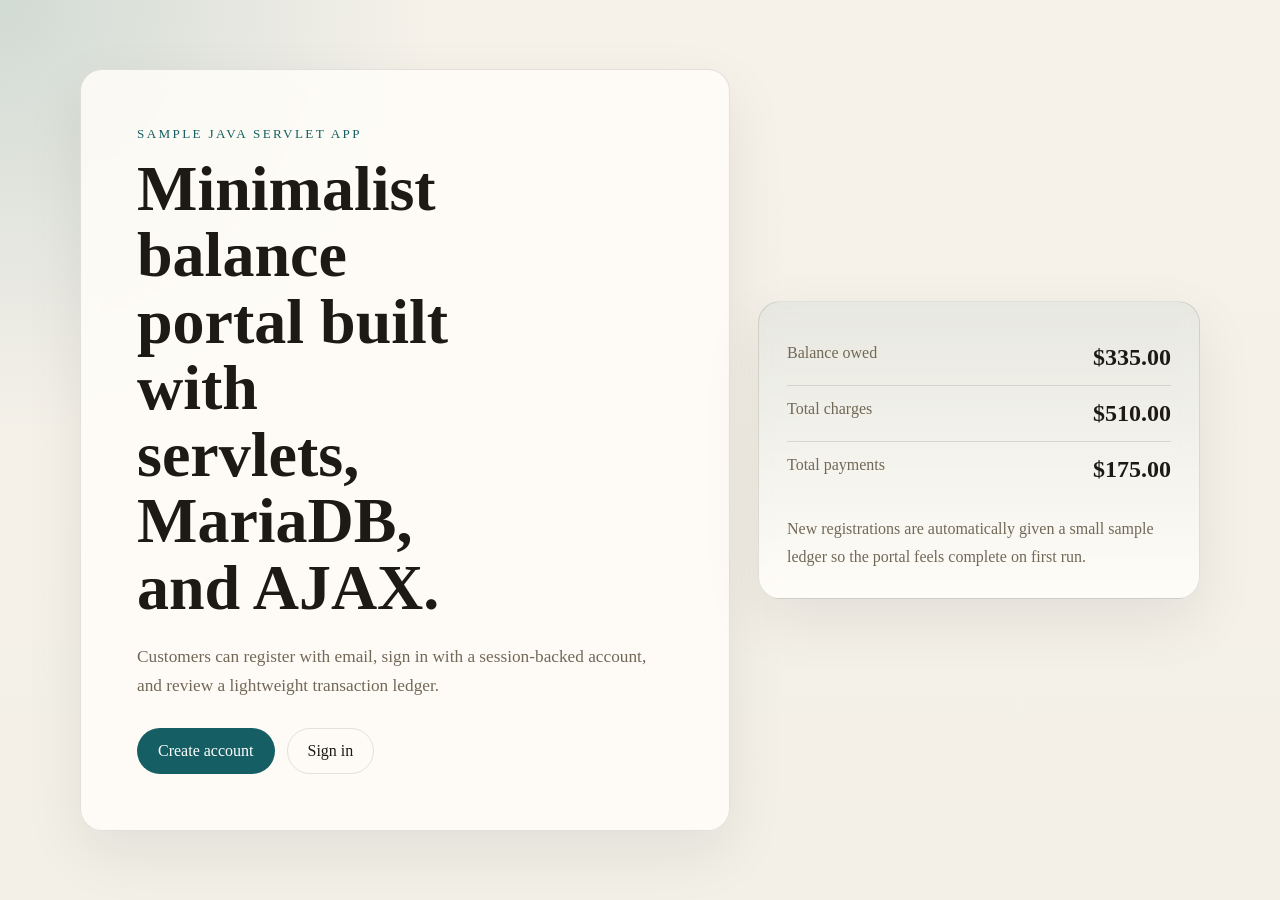
==== target/balance-portal-servlet/index.html @ 0873af0e "first commit" ====
<!DOCTYPE html>
<html lang="en">
<head>
  <meta charset="UTF-8">
  <meta name="viewport" content="width=device-width, initial-scale=1.0">
  <title>Northwind Balance Portal</title>
  <link rel="stylesheet" href="assets/styles.css">
</head>
<body data-page="home">
  <main class="shell shell--hero">
    <section class="hero">
      <p class="eyebrow">Sample Java Servlet App</p>
      <h1>Minimalist balance portal built with servlets, MariaDB, and AJAX.</h1>
      <p class="lede">
        Customers can register with email, sign in with a session-backed account, and review a lightweight transaction ledger.
      </p>
      <div class="actions">
        <a class="button button--primary" href="register.html">Create account</a>
        <a class="button button--ghost" href="login.html">Sign in</a>
      </div>
    </section>

    <section class="hero-panel">
      <div class="metric-row">
        <span>Balance owed</span>
        <strong>$335.00</strong>
      </div>
      <div class="metric-row">
        <span>Total charges</span>
        <strong>$510.00</strong>
      </div>
      <div class="metric-row">
        <span>Total payments</span>
        <strong>$175.00</strong>
      </div>
      <p class="panel-note">
        New registrations are automatically given a small sample ledger so the portal feels complete on first run.
      </p>
    </section>
  </main>
</body>
</html>
---- target/balance-portal-servlet/assets/styles.css ----
:root {
  --bg: #f3f0e8;
  --surface: #fffdf8;
  --surface-strong: #f7f2ea;
  --ink: #1d1a15;
  --muted: #726858;
  --line: rgba(29, 26, 21, 0.12);
  --accent: #155e63;
  --accent-strong: #0f4649;
  --danger: #a33b2f;
  --shadow: 0 22px 60px rgba(29, 26, 21, 0.08);
  --radius: 22px;
}

* {
  box-sizing: border-box;
}

html,
body {
  margin: 0;
  min-height: 100%;
}

body {
  background:
    radial-gradient(circle at top left, rgba(21, 94, 99, 0.16), transparent 28%),
    linear-gradient(180deg, #f6f2ea 0%, var(--bg) 100%);
  color: var(--ink);
  font-family: Georgia, "Times New Roman", serif;
}

a {
  color: inherit;
}

button,
input {
  font: inherit;
}

.shell {
  width: min(1120px, calc(100% - 32px));
  margin: 0 auto;
}

.shell--hero {
  min-height: 100vh;
  display: grid;
  grid-template-columns: 1.25fr 0.85fr;
  gap: 28px;
  align-items: center;
  padding: 48px 0;
}

.shell--form {
  min-height: 100vh;
  display: grid;
  place-items: center;
  padding: 32px 0;
}

.shell--portal {
  padding: 36px 0 60px;
}

.hero,
.hero-panel,
.card,
.summary-card,
.ledger {
  background: rgba(255, 253, 248, 0.86);
  backdrop-filter: blur(8px);
  border: 1px solid var(--line);
  border-radius: var(--radius);
  box-shadow: var(--shadow);
}

.hero {
  padding: 56px;
}

.hero-panel {
  padding: 28px;
  background: linear-gradient(180deg, rgba(21, 94, 99, 0.06), rgba(255, 253, 248, 0.92));
}

.card {
  width: min(520px, 100%);
  padding: 40px;
}

.eyebrow {
  margin: 0 0 14px;
  color: var(--accent);
  font-size: 0.82rem;
  letter-spacing: 0.18em;
  text-transform: uppercase;
}

h1,
h2 {
  margin: 0;
  font-weight: 600;
  line-height: 1.04;
}

h1 {
  font-size: clamp(2.6rem, 5vw, 5.4rem);
  max-width: 11ch;
}

h2 {
  font-size: 1.5rem;
}

.lede {
  margin: 20px 0 0;
  max-width: 34rem;
  color: var(--muted);
  font-size: 1.08rem;
  line-height: 1.7;
}

.lede--compact {
  margin-top: 8px;
}

.actions {
  display: flex;
  gap: 12px;
  margin-top: 28px;
  flex-wrap: wrap;
}

.button {
  display: inline-flex;
  align-items: center;
  justify-content: center;
  min-height: 46px;
  padding: 0 20px;
  border-radius: 999px;
  border: 1px solid transparent;
  text-decoration: none;
  cursor: pointer;
  transition: transform 160ms ease, background-color 160ms ease, border-color 160ms ease;
}

.button:hover {
  transform: translateY(-1px);
}

.button--primary {
  background: var(--accent);
  color: #fff;
}

.button--primary:hover {
  background: var(--accent-strong);
}

.button--ghost {
  background: transparent;
  border-color: var(--line);
}

.metric-row {
  display: flex;
  justify-content: space-between;
  gap: 16px;
  padding: 14px 0;
  border-bottom: 1px solid var(--line);
}

.metric-row:last-of-type {
  border-bottom: 0;
}

.metric-row span,
.panel-note,
.footnote,
.form-message,
.ledger-head p,
th {
  color: var(--muted);
}

.metric-row strong,
.summary-card strong {
  font-size: 1.5rem;
  font-weight: 600;
}

.panel-note {
  margin: 18px 0 0;
  line-height: 1.7;
}

.back-link {
  display: inline-block;
  margin-bottom: 20px;
  color: var(--muted);
  text-decoration: none;
}

.form-stack {
  display: grid;
  gap: 16px;
  margin-top: 28px;
}

.form-stack label {
  display: grid;
  gap: 8px;
}

.form-stack span {
  font-size: 0.92rem;
}

input {
  width: 100%;
  min-height: 48px;
  padding: 0 14px;
  background: var(--surface);
  border: 1px solid var(--line);
  border-radius: 14px;
  outline: none;
}

input:focus {
  border-color: rgba(21, 94, 99, 0.6);
  box-shadow: 0 0 0 3px rgba(21, 94, 99, 0.12);
}

.form-message {
  min-height: 1.5rem;
  margin: 0;
}

.form-message.is-error {
  color: var(--danger);
}

.form-message.is-success {
  color: var(--accent);
}

.footnote {
  margin: 18px 0 0;
}

.portal-header {
  display: flex;
  justify-content: space-between;
  align-items: flex-start;
  gap: 20px;
  margin-bottom: 26px;
}

.summary-grid {
  display: grid;
  grid-template-columns: repeat(3, minmax(0, 1fr));
  gap: 16px;
  margin-bottom: 24px;
}

.summary-card {
  padding: 22px;
  display: grid;
  gap: 8px;
}

.ledger {
  padding: 26px;
}

.ledger-head {
  display: flex;
  justify-content: space-between;
  gap: 24px;
  align-items: flex-end;
  margin-bottom: 16px;
}

.table-wrap {
  overflow-x: auto;
}

table {
  width: 100%;
  border-collapse: collapse;
}

th,
td {
  padding: 14px 12px;
  text-align: left;
  border-bottom: 1px solid var(--line);
}

tbody tr:last-child td {
  border-bottom: 0;
}

.amount-col,
.amount {
  text-align: right;
}

.amount.is-credit {
  color: var(--accent);
}

.amount.is-debit {
  color: var(--ink);
}

.pill {
  display: inline-flex;
  align-items: center;
  padding: 6px 10px;
  border-radius: 999px;
  background: var(--surface-strong);
  font-size: 0.8rem;
  letter-spacing: 0.04em;
  text-transform: uppercase;
}

@media (max-width: 900px) {
  .shell--hero {
    grid-template-columns: 1fr;
    padding: 28px 0 44px;
  }

  .hero,
  .card {
    padding: 28px;
  }

  .portal-header,
  .ledger-head {
    flex-direction: column;
    align-items: flex-start;
  }

  .summary-grid {
    grid-template-columns: 1fr;
  }

  h1 {
    max-width: none;
    font-size: clamp(2.4rem, 11vw, 4rem);
  }
}
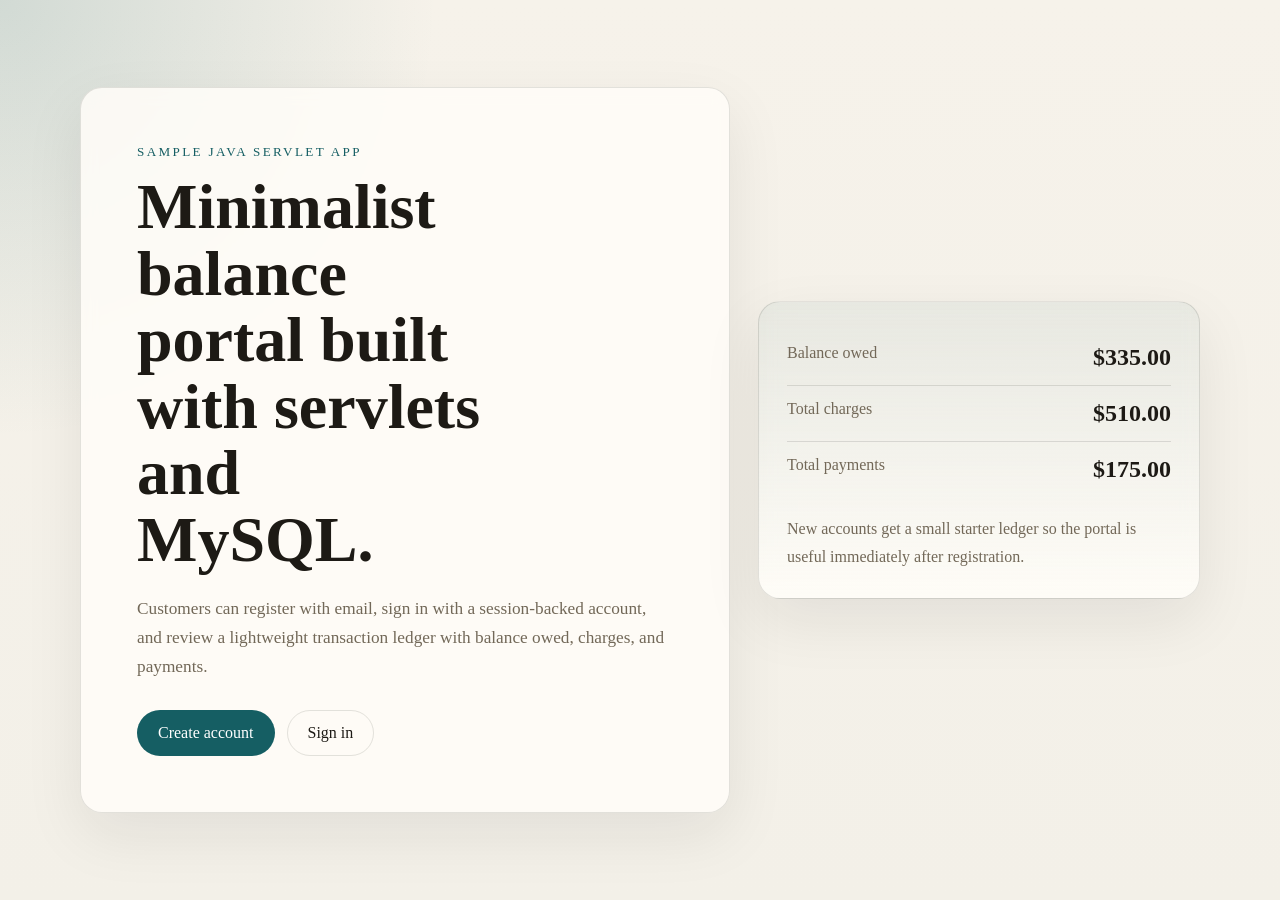
==== commit d09507d0: "Changed to Google Cloud platform." ====
--- a/target/balance-portal-servlet/index.html
+++ b/target/balance-portal-servlet/index.html
@@ -10,9 +10,9 @@
   <main class="shell shell--hero">
     <section class="hero">
       <p class="eyebrow">Sample Java Servlet App</p>
-      <h1>Minimalist balance portal built with servlets, MariaDB, and AJAX.</h1>
+      <h1>Minimalist balance portal built with servlets and MySQL.</h1>
       <p class="lede">
-        Customers can register with email, sign in with a session-backed account, and review a lightweight transaction ledger.
+        Customers can register with email, sign in with a session-backed account, and review a lightweight transaction ledger with balance owed, charges, and payments.
       </p>
       <div class="actions">
         <a class="button button--primary" href="register.html">Create account</a>
@@ -34,7 +34,7 @@
         <strong>$175.00</strong>
       </div>
       <p class="panel-note">
-        New registrations are automatically given a small sample ledger so the portal feels complete on first run.
+        New accounts get a small starter ledger so the portal is useful immediately after registration.
       </p>
     </section>
   </main>
